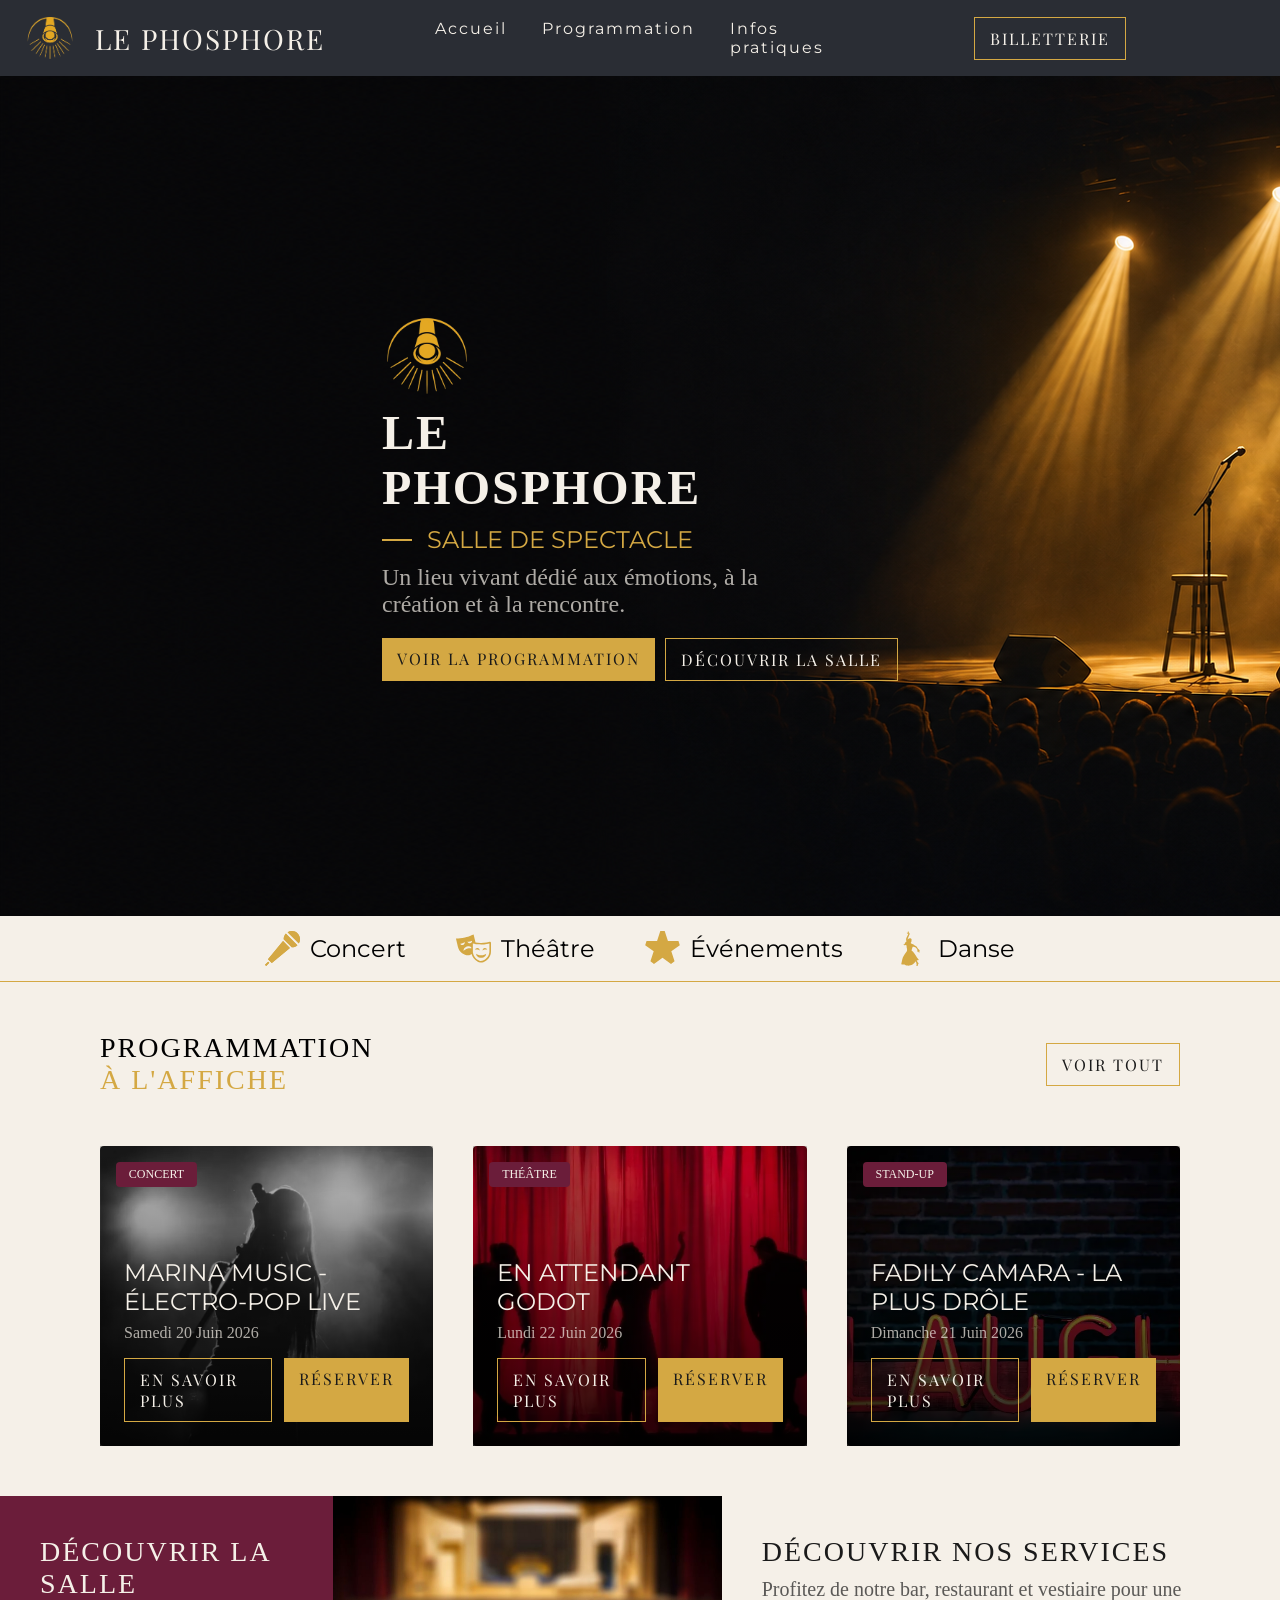
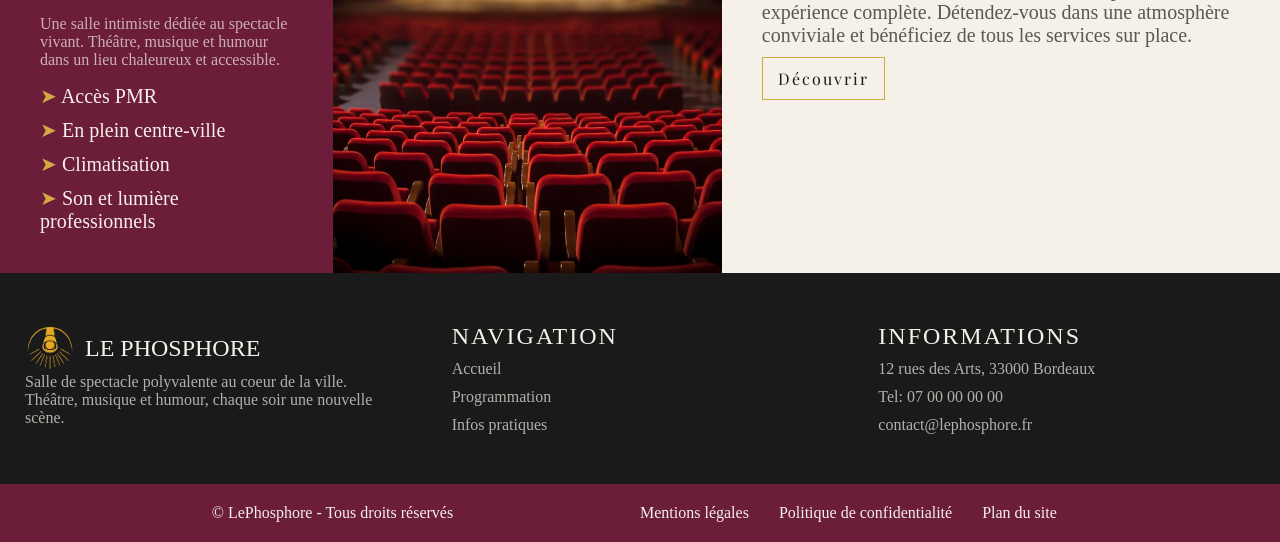
==== index.html @ f087fb6d "feat(home): create static home page" ====
<!DOCTYPE html>
<html lang="en">
<head>
    <meta charset="UTF-8">
    <meta name="viewport" content="width=device-width, initial-scale=1.0">
    <link rel="stylesheet" href="./assets/css/main.min.css">
    <title>Document</title>
</head>
<body>
    <header>
        <nav class="navbar">
            <div class="navbar__slogan">
                <img src="./assets/images/logo.png" alt="Logo du site">
                <h2>LE PHOSPHORE</h2>
            </div>
            <div class="navbar__menulist">
                <ul>
                    <li>Accueil</li>
                    <li>Programmation</li>
                    <li>Infos pratiques</li>
                </ul>
            </div>
            <div class="navbar__cta">
                <button class="button--secondary">
                    BILLETTERIE
                </button>
            </div>
        </nav>
    </header>
    <main>
        <section class="hero">
            <div class="hero__content">
                <div class="hero__content__title">
                    <img src="./assets/images/logo.png" alt="Logo du site" />
                    <h1>LE <br>PHOSPHORE</h1>
                </div>
                <div class="hero__content__subtitle">
                    <span class="spacer"></span>
                    <span>SALLE DE SPECTACLE</span>
                </div>
                <p class="hero__content__description">Un lieu vivant dédié aux émotions, à la création et à la rencontre.</p>
                <div class="hero__content__tabs">
                    <a class="button--primary" href="">VOIR LA PROGRAMMATION</a>
                    <a class="button--secondary" href="">DÉCOUVRIR LA SALLE</a>
                </div>
            </div>
        </section>
        <section class="event-brand">
            <div class="event-brand__col">
                <img src="./assets/images/icons/microphone.svg" alt="Icon d'un micro">
                <h3>Concert</h3>
            </div>
            <div class="event-brand__col">
                <img src="./assets/images/icons/mask.svg" alt="Icon d'un micro">
                <h3>Théâtre</h3>
            </div>
            <div class="event-brand__col">
                <img src="./assets/images/icons/star.svg" alt="Icon d'un micro">
                <h3>Événements</h3>
            </div>
            <div class="event-brand__col">
                <img src="./assets/images/icons/dance.svg" alt="Icon d'un micro">
                <h3>Danse</h3>
            </div>
        </section>
        <section class="top-programmation">
            <div class="top-programmation__header">
                <h2>PROGRAMMATION<br><span>À L'AFFICHE</span></h2>
                <a class="button--secondary" href="">VOIR TOUT</a>
            </div>
            <div class="top-programmation__cardlist">
            </div>
        </section>
        <section class="about">
            <div class="about__room">
                <div class="about__room-content">
                    <h2 class="about__room-title">Découvrir la salle</h2>
                    <p class="about__room-text">
                        Une salle intimiste dédiée au spectacle vivant. Théâtre, musique et humour dans un lieu chaleureux et accessible.
                    </p>
                    <ul class="about__room-list">
                        <li class="about__room-item">Accès PMR</li>
                        <li class="about__room-item">En plein centre-ville</li>
                        <li class="about__room-item">Climatisation</li>
                        <li class="about__room-item">Son et lumière professionnels</li>
                    </ul>
                </div>
                <div class="about__room-image">
                    <img src="/assets/images/salle-spectacle.webp" alt="Vue de la salle de théâtre et de ses fauteuils rouges">
                </div>
            </div>
            <div class="about__services">
                <h2 class="about__services-title">Découvrir nos services</h2>
                <p class="about__services-text">
                    Profitez de notre bar, restaurant et vestiaire pour une expérience complète. Détendez-vous dans une atmosphère conviviale et bénéficiez de tous les services sur place.
                </p>
                <a href="" class="button--secondary">Découvrir</a>
            </div>
        </section>
    </main>
    <footer class="footer">
        <div class="footer__header">
            <div class="footer__header__phosphore">
                <div>
                    <img src="./assets/images/logo.png" alt="Logo du site" />
                    <span>LE PHOSPHORE</span>
                </div>
                <p>Salle de spectacle polyvalente au coeur de la ville. Théâtre, musique et humour, chaque soir une nouvelle scène.</p>
            </div>
            <div class="footer__header__nav">
                <span class="footer__header__nav-title">NAVIGATION</span>
                <ul>
                    <li>Accueil</li>
                    <li>Programmation</li>
                    <li>Infos pratiques</li>
                </ul>
            </div>
            <div class="footer__header__infos">
                <span class="footer__header__infos-title">INFORMATIONS</span>
                <ul>
                    <li>12 rues des Arts, 33000 Bordeaux</li>
                    <li>Tel: 07 00 00 00 00</li>
                    <li>contact@lephosphore.fr</li>
                </ul>
            </div>
        </div>
        <div class="footer__bottom">
            <div class="footer__bottom__copyright">
                <span>© LePhosphore - Tous droits réservés</span>
            </div>
            <div class="footer__bottom__legal">
                <ul>
                    <li>Mentions légales</li>
                    <li>Politique de confidentialité</li>
                    <li>Plan du site</li>
                </ul>
            </div>
        </div>
    </footer>
    <script src="./assets/js/top-programmation.js"></script>
</body>
</html>
---- assets/css/main.min.css ----
﻿*{margin:0;padding:0}h1{text-align:start;font-size:48px;letter-spacing:2px}h2{font-size:28px;font-weight:normal;letter-spacing:2px}h3{font-family:"Montserrat";font-size:24px;font-weight:normal}p{font-size:24px;opacity:70%}@font-face{font-family:"Playfair Display";src:url("../fonts/PlayfairDisplay.ttf") format("truetype");font-weight:400 900;font-style:normal}@font-face{font-family:"Montserrat";src:url("../fonts/Montserrat.ttf") format("truetype");font-weight:400 900;font-style:normal}.button--secondary{background:none;color:#f5f0e8;text-decoration:none;font-family:"Playfair Display";font-size:16px;border:1px solid #d4a843;letter-spacing:2px;padding:10px 15px}.button--primary{background-color:#d4a843;color:#1a1a1a;text-decoration:none;font-family:"Playfair Display";font-size:16px;letter-spacing:2px;padding:10px 15px}.navbar{height:56px;background-color:#2a2d34;display:flex;padding:10px 25px 10px 25px;color:#f5f0e8;font-family:"Playfair Display";letter-spacing:2px;align-items:center}.navbar__slogan{flex:1}.navbar__slogan img{width:50px;height:50px}.navbar__slogan{display:flex;align-items:center;gap:20px}.navbar__menulist{flex:1}.navbar__menulist ul{gap:35px;display:flex;list-style:none}.navbar__menulist ul li{font-family:"Montserrat"}.navbar__cta{display:flex;flex:1;justify-content:center}.hero{color:#f5f0e8;background-image:url("../images/background-cover.webp");height:calc(100vh - 60px);display:flex;justify-content:center}.hero__content{display:flex;flex-direction:column;gap:10px;align-items:flex-start;justify-content:center}.hero__content__title img{width:90px;height:90px}.hero__content__subtitle{text-align:start;font-family:"Montserrat";color:#d4a843;font-size:24px;display:flex;align-items:center;gap:15px}.hero__content__subtitle .spacer{width:30px;height:2px;background:#d4a843;flex-shrink:0}.hero__content__description{opacity:70%;width:400px}.hero__content__tabs{margin-top:10px;display:flex;gap:10px}.footer__header{background-color:#1a1a1a;padding:50px 25px;display:flex;gap:50px}.footer__header__phosphore,.footer__header__nav,.footer__header__infos{flex:1}.footer__header__phosphore>div{display:flex;align-items:center;gap:10px;color:#f5f0e8}.footer__header__phosphore span{font-size:24px}.footer__header__phosphore img{width:50px;height:50px}.footer__header__phosphore p{color:#f5f0e8;font-size:16px}.footer__header__nav-title,.footer__header__infos-title{font-size:24px;letter-spacing:2px;color:#f5f0e8;display:block;margin-bottom:10px}.footer__header__nav ul,.footer__header__infos ul{display:flex;flex-direction:column;gap:10px;list-style:none}.footer__header__nav ul li,.footer__header__infos ul li{color:#f5f0e8;opacity:70%}.footer__bottom{padding:20px 25px;background-color:#6b1d3a;display:flex;color:#f5f0e8}.footer__bottom__copyright{flex:1;text-align:center}.footer__bottom__legal{flex:1}.footer__bottom__legal ul{display:flex;gap:30px;list-style:none}.event-brand{background:#f5f0e8;display:flex;align-items:center;justify-content:center;border-bottom:1px solid #d4a843}.event-brand__col{display:flex;gap:10px;padding:15px 25px;align-items:center;justify-content:center}.event-brand__col img{width:35px;height:35px}.top-programmation{background:#f5f0e8;padding:50px 100px}.top-programmation__header{display:flex;justify-content:space-between;align-items:center}.top-programmation__header span{color:#d4a843}.top-programmation a{color:#1a1a1a !important}.top-programmation__cardlist{display:flex;margin-top:50px;gap:2.5rem}.top-programmation__card{position:relative;flex:1;width:400px;height:300px;border-radius:4px;background-size:cover;background-position:center;display:flex;flex-direction:column;justify-content:space-between}.top-programmation__card::before{content:"";position:absolute;inset:0;background:linear-gradient(to top, rgba(0, 0, 0, 0.85), rgba(0, 0, 0, 0.2));z-index:1}.top-programmation__card-tag{position:relative;z-index:2;align-self:flex-start;margin:1rem;padding:.3rem .8rem;font-size:.75rem;text-transform:uppercase;border-radius:4px;color:#f5f0e8;background-color:#6b1d3a}.top-programmation__card-content{position:relative;z-index:2;padding:1.5rem}.top-programmation__card-title{color:#f5f0e8;margin-bottom:.5rem}.top-programmation__card-date{color:#f5f0e8;font-size:1rem;opacity:70%;margin-bottom:1rem}.top-programmation__card-actions{display:flex;gap:.75rem}.top-programmation__card-actions .button--secondary{color:#f5f0e8 !important}.about{display:flex}.about__room{display:flex;background-color:#6b1d3a;color:#f5f0e8}.about__room-content{flex:0 0 35%;padding:40px}.about__room-title{letter-spacing:2px;text-transform:uppercase}.about__room-text{padding-top:15px;font-size:16px}.about__room-list{display:flex;flex-direction:column;list-style:none;gap:10px;padding-top:15px}.about__room-item{font-size:20px}.about__room-item::before{content:"➤ ";color:#d4a843}.about__room-image{flex:1}.about__room-image img{width:100%;height:100%;object-fit:cover}.about__services{display:flex;flex-direction:column;background-color:#f5f0e8;color:#1a1a1a;padding:40px;gap:10px}.about__services-title{text-transform:uppercase}.about__services-text{font-size:20px}.about__services a{color:#1a1a1a;align-self:flex-start}
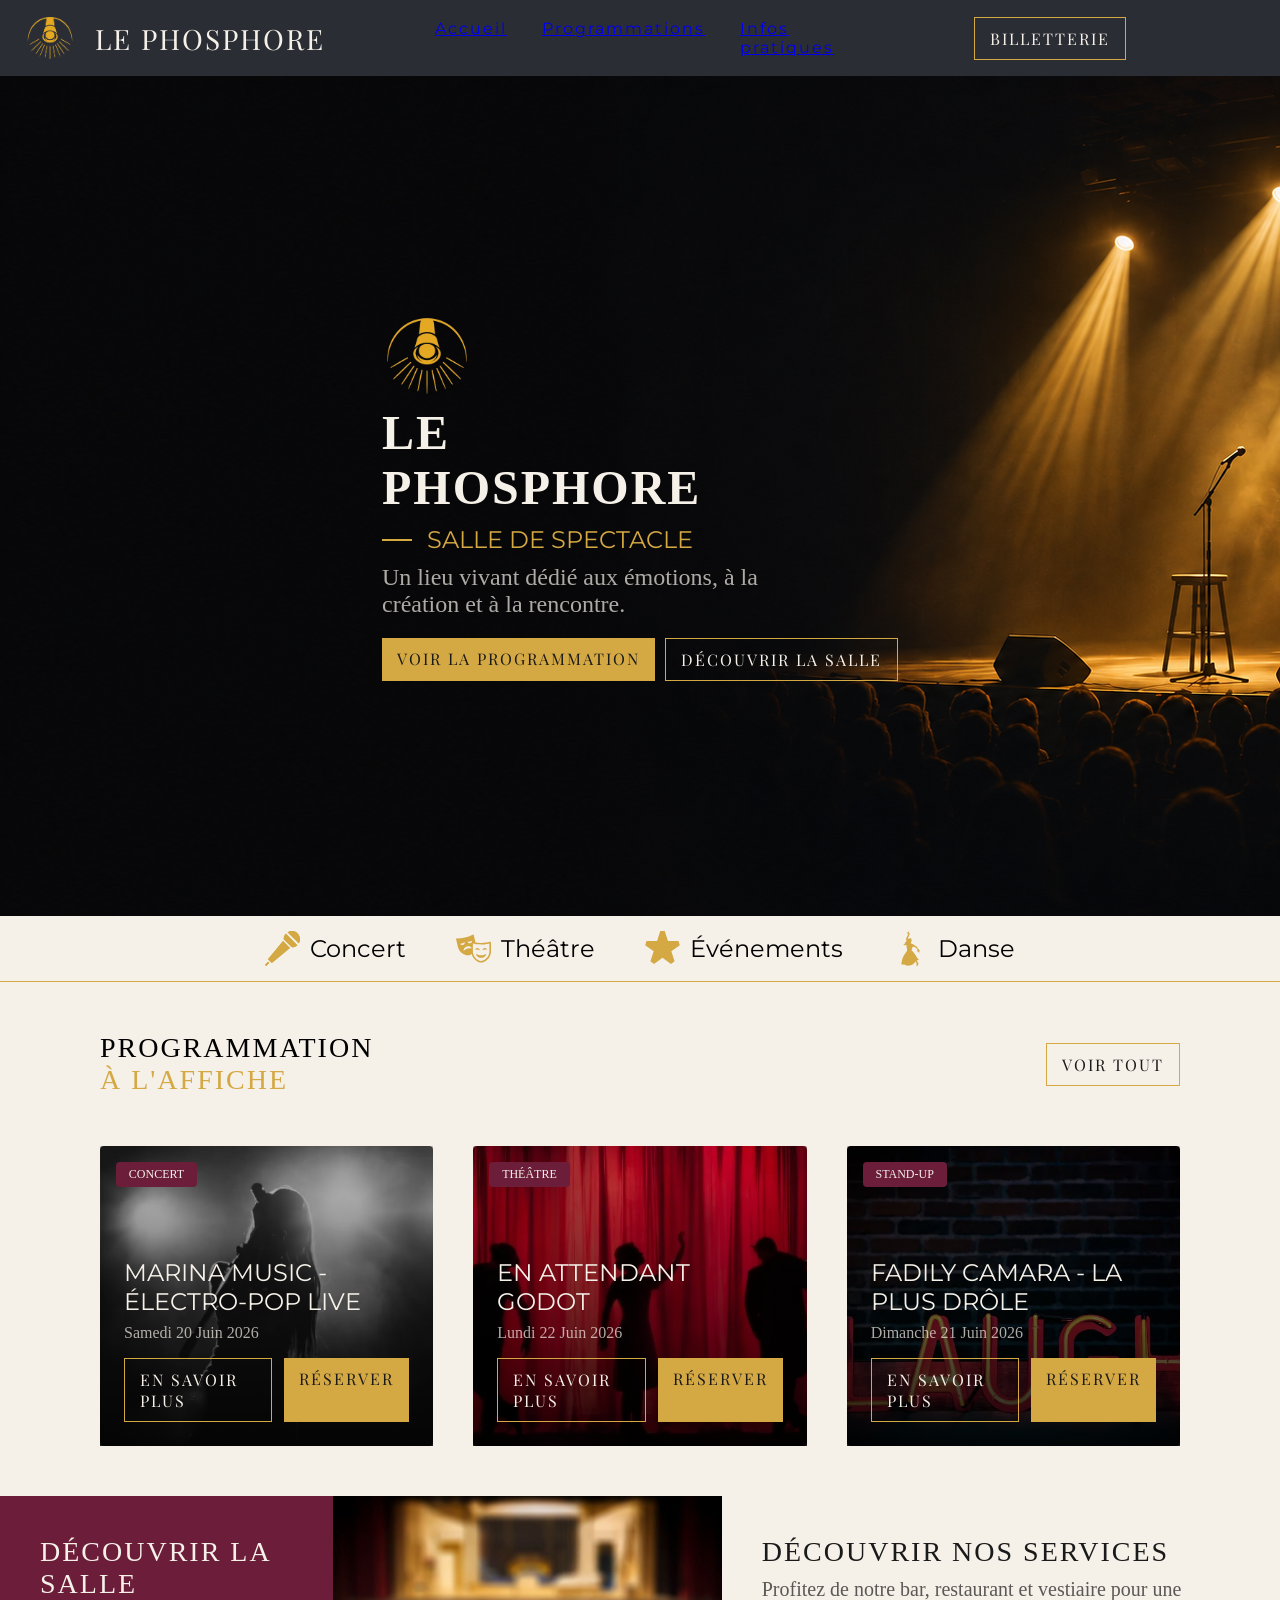
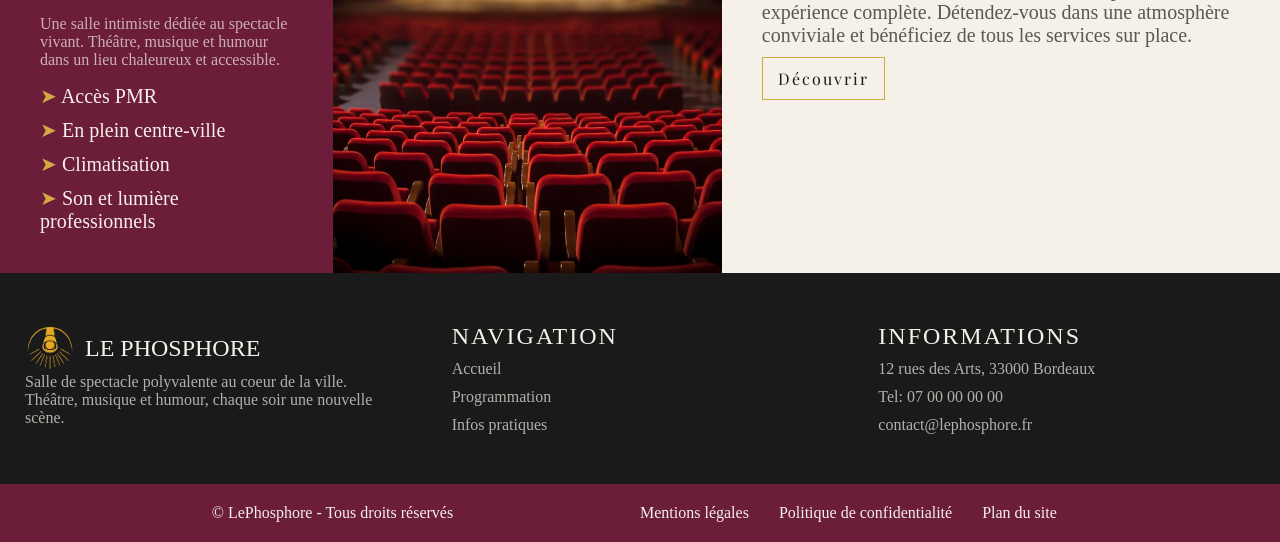
==== commit 39779e54: "feat(home): edit nav list item" ====
--- a/index.html
+++ b/index.html
@@ -15,9 +15,9 @@
             </div>
             <div class="navbar__menulist">
                 <ul>
-                    <li>Accueil</li>
-                    <li>Programmation</li>
-                    <li>Infos pratiques</li>
+                    <li><a href="/">Accueil</a></li>
+                    <li><a href="/programmation.html">Programmations</a></li>
+                    <li><a href="/">Infos pratiques</a></li>
                 </ul>
             </div>
             <div class="navbar__cta">
@@ -66,7 +66,7 @@
         <section class="top-programmation">
             <div class="top-programmation__header">
                 <h2>PROGRAMMATION<br><span>À L'AFFICHE</span></h2>
-                <a class="button--secondary" href="">VOIR TOUT</a>
+                <a class="button--secondary" href="/programmation.html">VOIR TOUT</a>
             </div>
             <div class="top-programmation__cardlist">
             </div>
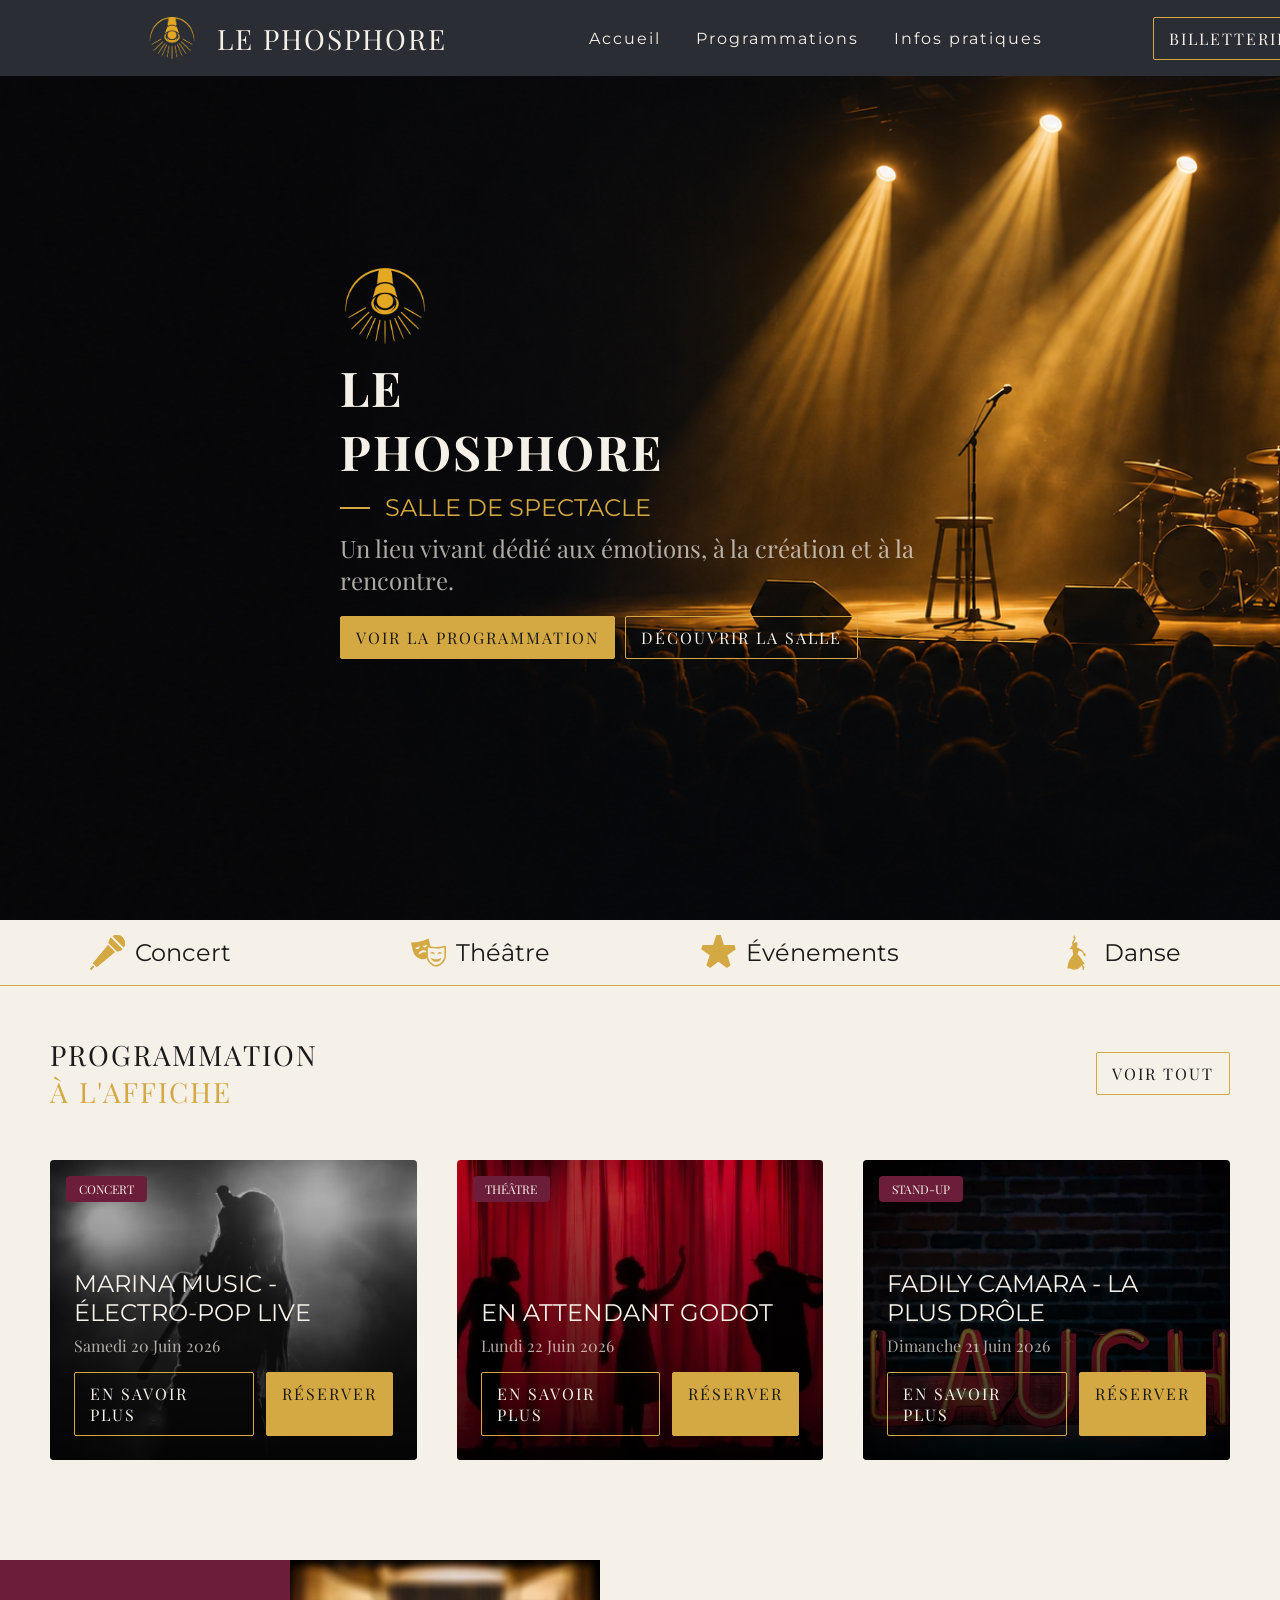
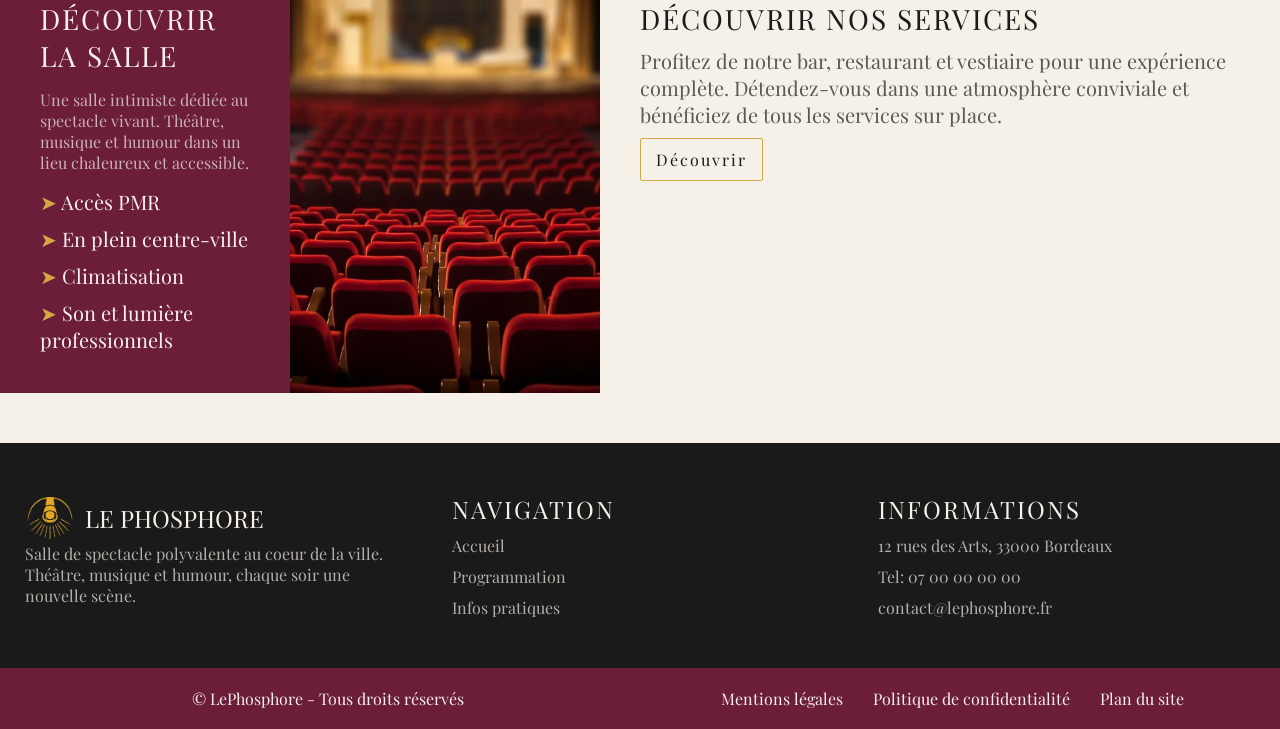
==== commit 2220e577: "feat(add): all responsive page + responsive navbar" ====
--- a/index.html
+++ b/index.html
@@ -4,7 +4,7 @@
     <meta charset="UTF-8">
     <meta name="viewport" content="width=device-width, initial-scale=1.0">
     <link rel="stylesheet" href="./assets/css/main.min.css">
-    <title>Document</title>
+    <title>LE PHOSPHORE - Salle de Spectacle</title>
 </head>
 <body>
     <header>
@@ -17,7 +17,11 @@
                 <ul>
                     <li><a href="/">Accueil</a></li>
                     <li><a href="/programmation.html">Programmations</a></li>
-                    <li><a href="/">Infos pratiques</a></li>
+                    <li><a href="/infos-pratiques.html">Infos pratiques</a></li>
+
+                    <li class="navbar__mobile-cta">
+                        <a href="#" class="button--secondary">BILLETTERIE</a>
+                    </li>
                 </ul>
             </div>
             <div class="navbar__cta">
@@ -25,6 +29,11 @@
                     BILLETTERIE
                 </button>
             </div>
+            <button class="navbar__burger" aria-label="Menu">
+                <span></span>
+                <span></span>
+                <span></span>
+            </button>
         </nav>
     </header>
     <main>
@@ -94,7 +103,7 @@
                 <p class="about__services-text">
                     Profitez de notre bar, restaurant et vestiaire pour une expérience complète. Détendez-vous dans une atmosphère conviviale et bénéficiez de tous les services sur place.
                 </p>
-                <a href="" class="button--secondary">Découvrir</a>
+                <a href="/infos-pratiques.html" class="button--secondary">Découvrir</a>
             </div>
         </section>
     </main>
@@ -137,6 +146,7 @@
             </div>
         </div>
     </footer>
+    <script src="./assets/js/navbar.js"></script>
     <script src="./assets/js/top-programmation.js"></script>
 </body>
 </html>
--- a/assets/css/main.min.css
+++ b/assets/css/main.min.css
@@ -1 +1 @@
-﻿*{margin:0;padding:0}h1{text-align:start;font-size:48px;letter-spacing:2px}h2{font-size:28px;font-weight:normal;letter-spacing:2px}h3{font-family:"Montserrat";font-size:24px;font-weight:normal}p{font-size:24px;opacity:70%}@font-face{font-family:"Playfair Display";src:url("../fonts/PlayfairDisplay.ttf") format("truetype");font-weight:400 900;font-style:normal}@font-face{font-family:"Montserrat";src:url("../fonts/Montserrat.ttf") format("truetype");font-weight:400 900;font-style:normal}.button--secondary{background:none;color:#f5f0e8;text-decoration:none;font-family:"Playfair Display";font-size:16px;border:1px solid #d4a843;letter-spacing:2px;padding:10px 15px}.button--primary{background-color:#d4a843;color:#1a1a1a;text-decoration:none;font-family:"Playfair Display";font-size:16px;letter-spacing:2px;padding:10px 15px}.navbar{height:56px;background-color:#2a2d34;display:flex;padding:10px 25px 10px 25px;color:#f5f0e8;font-family:"Playfair Display";letter-spacing:2px;align-items:center}.navbar__slogan{flex:1}.navbar__slogan img{width:50px;height:50px}.navbar__slogan{display:flex;align-items:center;gap:20px}.navbar__menulist{flex:1}.navbar__menulist ul{gap:35px;display:flex;list-style:none}.navbar__menulist ul li{font-family:"Montserrat"}.navbar__cta{display:flex;flex:1;justify-content:center}.hero{color:#f5f0e8;background-image:url("../images/background-cover.webp");height:calc(100vh - 60px);display:flex;justify-content:center}.hero__content{display:flex;flex-direction:column;gap:10px;align-items:flex-start;justify-content:center}.hero__content__title img{width:90px;height:90px}.hero__content__subtitle{text-align:start;font-family:"Montserrat";color:#d4a843;font-size:24px;display:flex;align-items:center;gap:15px}.hero__content__subtitle .spacer{width:30px;height:2px;background:#d4a843;flex-shrink:0}.hero__content__description{opacity:70%;width:400px}.hero__content__tabs{margin-top:10px;display:flex;gap:10px}.footer__header{background-color:#1a1a1a;padding:50px 25px;display:flex;gap:50px}.footer__header__phosphore,.footer__header__nav,.footer__header__infos{flex:1}.footer__header__phosphore>div{display:flex;align-items:center;gap:10px;color:#f5f0e8}.footer__header__phosphore span{font-size:24px}.footer__header__phosphore img{width:50px;height:50px}.footer__header__phosphore p{color:#f5f0e8;font-size:16px}.footer__header__nav-title,.footer__header__infos-title{font-size:24px;letter-spacing:2px;color:#f5f0e8;display:block;margin-bottom:10px}.footer__header__nav ul,.footer__header__infos ul{display:flex;flex-direction:column;gap:10px;list-style:none}.footer__header__nav ul li,.footer__header__infos ul li{color:#f5f0e8;opacity:70%}.footer__bottom{padding:20px 25px;background-color:#6b1d3a;display:flex;color:#f5f0e8}.footer__bottom__copyright{flex:1;text-align:center}.footer__bottom__legal{flex:1}.footer__bottom__legal ul{display:flex;gap:30px;list-style:none}.event-brand{background:#f5f0e8;display:flex;align-items:center;justify-content:center;border-bottom:1px solid #d4a843}.event-brand__col{display:flex;gap:10px;padding:15px 25px;align-items:center;justify-content:center}.event-brand__col img{width:35px;height:35px}.top-programmation{background:#f5f0e8;padding:50px 100px}.top-programmation__header{display:flex;justify-content:space-between;align-items:center}.top-programmation__header span{color:#d4a843}.top-programmation a{color:#1a1a1a !important}.top-programmation__cardlist{display:flex;margin-top:50px;gap:2.5rem}.top-programmation__card{position:relative;flex:1;width:400px;height:300px;border-radius:4px;background-size:cover;background-position:center;display:flex;flex-direction:column;justify-content:space-between}.top-programmation__card::before{content:"";position:absolute;inset:0;background:linear-gradient(to top, rgba(0, 0, 0, 0.85), rgba(0, 0, 0, 0.2));z-index:1}.top-programmation__card-tag{position:relative;z-index:2;align-self:flex-start;margin:1rem;padding:.3rem .8rem;font-size:.75rem;text-transform:uppercase;border-radius:4px;color:#f5f0e8;background-color:#6b1d3a}.top-programmation__card-content{position:relative;z-index:2;padding:1.5rem}.top-programmation__card-title{color:#f5f0e8;margin-bottom:.5rem}.top-programmation__card-date{color:#f5f0e8;font-size:1rem;opacity:70%;margin-bottom:1rem}.top-programmation__card-actions{display:flex;gap:.75rem}.top-programmation__card-actions .button--secondary{color:#f5f0e8 !important}.about{display:flex}.about__room{display:flex;background-color:#6b1d3a;color:#f5f0e8}.about__room-content{flex:0 0 35%;padding:40px}.about__room-title{letter-spacing:2px;text-transform:uppercase}.about__room-text{padding-top:15px;font-size:16px}.about__room-list{display:flex;flex-direction:column;list-style:none;gap:10px;padding-top:15px}.about__room-item{font-size:20px}.about__room-item::before{content:"➤ ";color:#d4a843}.about__room-image{flex:1}.about__room-image img{width:100%;height:100%;object-fit:cover}.about__services{display:flex;flex-direction:column;background-color:#f5f0e8;color:#1a1a1a;padding:40px;gap:10px}.about__services-title{text-transform:uppercase}.about__services-text{font-size:20px}.about__services a{color:#1a1a1a;align-self:flex-start}+﻿*{margin:0;padding:0}h1{text-align:start;font-size:48px;letter-spacing:2px}@media(max-width: 768px){h1{font-size:36px}}@media(max-width: 576px){h1{font-size:28px}}h2{font-size:28px;font-weight:normal;letter-spacing:2px}@media(max-width: 768px){h2{font-size:24px}}@media(max-width: 576px){h2{font-size:20px}}h3{font-family:"Montserrat";font-size:24px;font-weight:normal}@media(max-width: 768px){h3{font-size:20px}}@media(max-width: 576px){h3{font-size:18px}}p{font-size:24px;opacity:70%}@media(max-width: 768px){p{font-size:18px}}@media(max-width: 576px){p{font-size:16px}}@font-face{font-family:"Playfair Display";src:url("../fonts/PlayfairDisplay.ttf") format("truetype");font-weight:400 900;font-style:normal}@font-face{font-family:"Montserrat";src:url("../fonts/Montserrat.ttf") format("truetype");font-weight:400 900;font-style:normal}.button--secondary{text-decoration:none;font-family:"Playfair Display";font-size:16px;letter-spacing:2px;padding:10px 15px;border-radius:2px;cursor:pointer;transition:all .3s ease}@media(max-width: 576px){.button--secondary{font-size:14px;padding:8px 12px}}.button--secondary{background:none;color:#f5f0e8;border:1px solid #d4a843}.button--secondary:hover{background-color:#d4a843;color:#1a1a1a}.button--primary{text-decoration:none;font-family:"Playfair Display";font-size:16px;letter-spacing:2px;padding:10px 15px;border-radius:2px;cursor:pointer;transition:all .3s ease}@media(max-width: 576px){.button--primary{font-size:14px;padding:8px 12px}}.button--primary{background-color:#d4a843;color:#1a1a1a;border:1px solid #d4a843}.button--primary:hover{background-color:rgb(185.5584415584,142.1298701299,42.4415584416)}input{border:1px solid #d4a843;padding:10px 15px;font-size:16px;color:#1a1a1a;font-family:"Playfair Display";letter-spacing:2px;border-radius:4px;transition:border-color .3s ease}@media(max-width: 576px){input{font-size:14px;padding:8px 12px}}input:focus{border:1px solid #d4a843;outline:none;box-shadow:0 0 0 2px rgba(212,168,67,.2)}.navbar{width:100%;height:56px;background-color:#2a2d34;display:flex;padding:10px 25px;color:#f5f0e8;font-family:"Playfair Display";letter-spacing:2px;align-items:center;gap:20px;position:fixed;z-index:1000}@media(max-width: 768px){.navbar{flex-wrap:wrap;padding:10px 15px;gap:0}}.navbar__slogan{flex:1;display:flex;align-items:center;justify-content:center;gap:20px}@media(max-width: 768px){.navbar__slogan{flex:none}}.navbar__slogan img{width:50px;height:50px}.navbar__menulist{flex:1}@media(max-width: 768px){.navbar__menulist{position:fixed;top:56px;left:-100%;width:100%;height:calc(100vh - 56px);background-color:#2a2d34;flex-direction:column;padding:30px 20px;box-sizing:border-box;gap:20px;transition:left .3s ease;z-index:999;overflow-y:auto}.navbar__menulist--active{left:0}}.navbar__menulist ul{gap:35px;display:flex;list-style:none}@media(max-width: 992px){.navbar__menulist ul{gap:20px}}@media(max-width: 768px){.navbar__menulist ul{flex-direction:column;gap:15px}}.navbar__menulist ul li{font-family:"Montserrat"}.navbar__menulist ul li a{color:#f5f0e8;text-decoration:none;transition:color .3s ease;font-size:16px}@media(max-width: 768px){.navbar__menulist ul li a{font-size:18px}}.navbar__menulist ul li a:hover{color:#d4a843}.navbar__mobile-cta{display:none}@media(max-width: 768px){.navbar__mobile-cta{display:flex}}.navbar__cta{display:flex}@media(max-width: 768px){.navbar__cta{display:none}}.navbar__burger{display:none;flex-direction:column;background:none;border:none;cursor:pointer;gap:6px;padding:8px;margin-left:auto}@media(max-width: 768px){.navbar__burger{display:flex;order:2}}.navbar__burger span{width:25px;height:2px;background-color:#f5f0e8;transition:all .3s ease;transform-origin:center}.navbar__burger--active span:nth-child(1){transform:rotate(45deg) translateY(10px)}.navbar__burger--active span:nth-child(2){opacity:0}.navbar__burger--active span:nth-child(3){transform:rotate(-45deg) translateY(-10px)}.hero{color:#f5f0e8;background-image:url("../images/background-cover.webp");background-size:cover;background-position:center;height:calc(100vh - 60px);display:flex;justify-content:center;align-items:center;padding:40px 20px}@media(max-width: 992px){.hero{height:600px}}@media(max-width: 768px){.hero{height:500px;padding:30px 20px}}@media(max-width: 576px){.hero{height:400px;padding:20px 15px}}.hero__content{display:flex;flex-direction:column;gap:10px;align-items:flex-start;justify-content:center;max-width:600px}@media(max-width: 768px){.hero__content{max-width:100%}}@media(max-width: 576px){.hero__content__title{display:flex;flex-direction:column;align-items:center;text-align:center;width:100%}}.hero__content__title img{width:90px;height:90px}@media(max-width: 768px){.hero__content__title img{width:70px;height:70px}}@media(max-width: 576px){.hero__content__title img{width:50px;height:50px}}.hero__content__subtitle{text-align:start;font-family:"Montserrat";color:#d4a843;font-size:24px;display:flex;align-items:center;gap:15px}@media(max-width: 576px){.hero__content__subtitle{justify-content:center;width:100%;font-size:18px;gap:10px}}.hero__content__subtitle .spacer{width:30px;height:2px;background:#d4a843;flex-shrink:0}@media(max-width: 576px){.hero__content__subtitle .spacer{width:20px}}.hero__content__description{opacity:70%}@media(max-width: 768px){.hero__content__description{max-width:100%}}@media(max-width: 576px){.hero__content__description{text-align:center;width:100%;font-size:16px}}.hero__content__tabs{margin-top:10px;display:flex;gap:10px}@media(max-width: 768px){.hero__content__tabs{flex-wrap:wrap}}@media(max-width: 576px){.hero__content__tabs{flex-direction:column;width:100%}.hero__content__tabs a{width:100%;text-align:center}}.hero--center{height:450px}@media(max-width: 768px){.hero--center{height:350px}}@media(max-width: 576px){.hero--center{height:300px}}.hero--center .hero__content{align-items:center;text-align:center}.hero--center .hero__content .hero__content__subtitle{justify-content:center}.footer__header{background-color:#1a1a1a;padding:50px 25px;display:flex;gap:50px}@media(max-width: 992px){.footer__header{gap:30px;padding:40px 20px}}@media(max-width: 768px){.footer__header{flex-direction:column;gap:30px;padding:30px 20px}}.footer__header__phosphore,.footer__header__nav,.footer__header__infos{flex:1}.footer__header__phosphore>div{display:flex;align-items:center;gap:10px;color:#f5f0e8}.footer__header__phosphore span{font-size:24px}@media(max-width: 576px){.footer__header__phosphore span{font-size:18px}}.footer__header__phosphore img{width:50px;height:50px}@media(max-width: 576px){.footer__header__phosphore img{width:40px;height:40px}}.footer__header__phosphore p{color:#f5f0e8;font-size:16px}@media(max-width: 576px){.footer__header__phosphore p{font-size:14px}}.footer__header__nav-title,.footer__header__infos-title{font-size:24px;letter-spacing:2px;color:#f5f0e8;display:block;margin-bottom:10px}@media(max-width: 576px){.footer__header__nav-title,.footer__header__infos-title{font-size:18px}}.footer__header__nav ul,.footer__header__infos ul{display:flex;flex-direction:column;gap:10px;list-style:none}.footer__header__nav ul li,.footer__header__infos ul li{color:#f5f0e8;opacity:70%;transition:opacity .3s ease}.footer__header__nav ul li:hover,.footer__header__infos ul li:hover{opacity:100%}.footer__bottom{padding:20px 25px;background-color:#6b1d3a;display:flex;color:#f5f0e8;gap:20px;align-items:center}@media(max-width: 768px){.footer__bottom{flex-direction:column;padding:20px;gap:15px}}.footer__bottom__copyright{flex:1;text-align:center}.footer__bottom__legal{flex:1}.footer__bottom__legal ul{display:flex;gap:30px;list-style:none;justify-content:center}@media(max-width: 768px){.footer__bottom__legal ul{flex-wrap:wrap;gap:15px}}.footer__bottom__legal ul li{cursor:pointer;transition:opacity .3s ease}.footer__bottom__legal ul li:hover{opacity:80%}.event-brand{background:#f5f0e8;display:flex;align-items:center;justify-content:center;border-bottom:1px solid #d4a843;flex-wrap:wrap}@media(max-width: 768px){.event-brand{flex-direction:column}}.event-brand__col{display:flex;gap:10px;padding:15px 25px;align-items:center;justify-content:center;flex:1;min-width:150px}@media(max-width: 768px){.event-brand__col{flex:1 1 50%}}@media(max-width: 576px){.event-brand__col{flex:1 1 100%}}.event-brand__col img{width:35px;height:35px}.top-programmation{background:#f5f0e8;padding:50px}@media(max-width: 992px){.top-programmation{padding:40px}}@media(max-width: 768px){.top-programmation{padding:30px}}@media(max-width: 576px){.top-programmation{padding:20px}}.top-programmation__header{display:flex;justify-content:space-between;align-items:center;margin-bottom:50px;gap:20px}@media(max-width: 768px){.top-programmation__header{flex-direction:column;align-items:flex-start}}@media(max-width: 576px){.top-programmation__header{align-items:stretch}.top-programmation__header a{width:100%;text-align:center}}.top-programmation__header span{color:#d4a843}.top-programmation a{color:#1a1a1a !important}.top-programmation__cardlist{display:flex;gap:2.5rem;flex-wrap:wrap}@media(max-width: 992px){.top-programmation__cardlist{gap:2rem}}@media(max-width: 768px){.top-programmation__cardlist{flex-direction:column;gap:1.5rem}}.top-programmation__card{position:relative;height:300px;border-radius:4px;overflow:hidden;background-size:cover;background-position:center;display:flex;flex-direction:column;justify-content:space-between}@media(max-width: 576px){.top-programmation__card{height:260px}}.top-programmation__card{flex:1;min-width:300px}@media(max-width: 768px){.top-programmation__card{min-width:100%}}.top-programmation__card::before{content:"";position:absolute;inset:0;background:linear-gradient(to top, rgba(0, 0, 0, 0.85), rgba(0, 0, 0, 0.2));z-index:1}.top-programmation__card-tag{position:relative;z-index:2;align-self:flex-start;margin:1rem;padding:.3rem .8rem;font-size:.75rem;text-transform:uppercase;border-radius:4px;color:#f5f0e8;background-color:#6b1d3a}.top-programmation__card-content{position:relative;z-index:2;padding:1.5rem}.top-programmation__card-title{color:#f5f0e8;margin-bottom:.5rem}.top-programmation__card-date{color:#f5f0e8;font-size:1rem;opacity:70%;margin-bottom:1rem}.top-programmation__card-actions{display:flex;gap:.75rem}@media(max-width: 576px){.top-programmation__card-actions{flex-direction:column}.top-programmation__card-actions a{width:100%;text-align:center}}.top-programmation__card-actions .button--secondary{color:#f5f0e8 !important}.about{background-color:#f5f0e8;display:flex;flex-wrap:wrap;padding:50px 0}@media(max-width: 768px){.about{flex-direction:column;padding:30px 0}}.about__room{display:flex;background-color:#6b1d3a;color:#f5f0e8;flex:1}@media(max-width: 768px){.about__room{flex-direction:column}}.about__room-content{flex:0 0 35%;padding:40px}@media(max-width: 768px){.about__room-content{flex:0 0 100%}}@media(max-width: 576px){.about__room-content{padding:30px 20px}}.about__room-title{letter-spacing:2px;text-transform:uppercase}.about__room-text{padding-top:15px;font-size:16px}@media(max-width: 576px){.about__room-text{font-size:14px}}.about__room-list{display:flex;flex-direction:column;list-style:none;gap:10px;padding-top:15px}.about__room-item{font-size:20px}@media(max-width: 576px){.about__room-item{font-size:16px}}.about__room-item::before{content:"➤ ";color:#d4a843}.about__room-image{flex:1;min-height:300px}@media(max-width: 768px){.about__room-image{min-height:250px}}.about__room-image img{width:100%;height:100%;object-fit:cover}.about__services{display:flex;flex-direction:column;color:#1a1a1a;padding:40px;gap:10px;flex:1}@media(max-width: 768px){.about__services{flex:1 1 100%}}@media(max-width: 576px){.about__services{padding:30px 20px}}.about__services-title{text-transform:uppercase}.about__services-text{font-size:20px}@media(max-width: 576px){.about__services-text{font-size:16px}}.about__services a{color:#1a1a1a;align-self:flex-start}@media(max-width: 576px){.about__services a{align-self:stretch;text-align:center}}.programmations{padding:50px}@media(max-width: 992px){.programmations{padding:40px}}@media(max-width: 768px){.programmations{padding:30px}}@media(max-width: 576px){.programmations{padding:20px}}.programmations__tabs{display:flex;justify-content:space-between;align-items:center;gap:1rem;margin-bottom:3rem}@media(max-width: 992px){.programmations__tabs{flex-direction:column;align-items:stretch}}@media(max-width: 576px){.programmations__tabs{gap:.75rem}}.programmations__tabs-button{display:flex;flex-wrap:wrap;gap:1rem}@media(max-width: 768px){.programmations__tabs-button{justify-content:center}}.programmations__tabs-button button{color:#1a1a1a;background:rgba(0,0,0,0)}.programmations__tabs-button button:hover{color:#d4a843}.programmations__tabs-input{display:flex;gap:1rem}@media(max-width: 992px){.programmations__tabs-input{width:100%}}@media(max-width: 576px){.programmations__tabs-input{flex-direction:column}}.programmations__tabs-input input{flex:1}@media(max-width: 576px){.programmations__tabs-input input{width:100%}}.programmations__cardlist{display:grid;grid-template-columns:repeat(4, 1fr);gap:2rem}@media(max-width: 992px){.programmations__cardlist{grid-template-columns:repeat(2, 1fr);gap:1.5rem}}@media(max-width: 768px){.programmations__cardlist{grid-template-columns:1fr;gap:1.5rem}}.programmations__card{position:relative;height:300px;border-radius:4px;overflow:hidden;background-size:cover;background-position:center;display:flex;flex-direction:column;justify-content:space-between}@media(max-width: 576px){.programmations__card{height:260px}}.programmations__card::before{content:"";position:absolute;inset:0;background:linear-gradient(to top, rgba(0, 0, 0, 0.85), rgba(0, 0, 0, 0.2));z-index:1}.programmations__card-tag{position:relative;z-index:2;align-self:flex-start;margin:1rem;padding:.3rem .8rem;font-size:.75rem;text-transform:uppercase;border-radius:4px;color:#f5f0e8;background-color:#6b1d3a}.programmations__card-content{position:relative;z-index:2;padding:1.5rem}.programmations__card-title{color:#f5f0e8;margin-bottom:.5rem}.programmations__card-date{color:#f5f0e8;opacity:.7;margin-bottom:1rem}@media(max-width: 576px){.programmations__card-date{font-size:.9rem}}.programmations__card-actions{display:flex;flex-wrap:wrap;gap:.75rem}@media(max-width: 576px){.programmations__card-actions{flex-direction:column}.programmations__card-actions a{width:100%;text-align:center}}.programmations__card-actions .button--secondary{color:#f5f0e8 !important}.services{padding:50px}@media(max-width: 992px){.services{padding:40px}}@media(max-width: 768px){.services{padding:30px}}@media(max-width: 576px){.services{padding:20px}}.services{background-color:#f5f0e8;text-align:center}.services__cardlist{padding-top:50px;display:grid;grid-template-columns:repeat(4, 1fr);gap:20px}@media(max-width: 992px){.services__cardlist{grid-template-columns:repeat(2, 1fr)}}@media(max-width: 768px){.services__cardlist{grid-template-columns:1fr;gap:15px}}.services__card{padding:20px;display:flex;flex-direction:column;justify-content:center;align-items:center;gap:20px;border:1px solid #1a1a1a;border-radius:4px;transition:all .3s ease}.services__card:hover{box-shadow:0 4px 12px rgba(26,26,26,.1)}@media(max-width: 576px){.services__card{padding:15px}}.services__card img{width:70px;height:70px}@media(max-width: 576px){.services__card img{width:50px;height:50px}}.services__card-title{text-transform:uppercase}.services__card-description{font-size:16px}@media(max-width: 576px){.services__card-description{font-size:14px}}.access{background-color:#f5f0e8;display:flex;flex-wrap:wrap;text-align:center;gap:50px;padding:50px}@media(max-width: 992px){.access{gap:40px;padding:40px}}@media(max-width: 768px){.access{flex-direction:column;gap:30px;padding:30px}}.access__content{padding:0 50px;flex:1;display:flex;flex-direction:column}@media(max-width: 992px){.access__content{padding:0 30px}}@media(max-width: 768px){.access__content{padding:0}}.access__content-item{padding-top:20px;display:flex;align-items:center;gap:15px}@media(max-width: 576px){.access__content-item{justify-content:center}}.access__content-item img{width:35px;height:35px;flex-shrink:0}.access__info-block{padding-top:20px}.access__info-block-title{text-align:start;display:flex;align-items:center;gap:10px}@media(max-width: 576px){.access__info-block-title{justify-content:center}}.access__info-block-title img{width:35px;height:35px;flex-shrink:0}.access__info-block-content{padding-top:15px;display:flex;flex-direction:column;gap:10px;text-align:start}@media(max-width: 576px){.access__info-block-content{text-align:center}}.access__map{flex:1;min-width:300px}@media(max-width: 768px){.access__map{min-width:100%}}.access__map iframe{width:100%;height:100%;min-height:350px;border-radius:8px}.access__tarifs{flex:1;min-width:250px}@media(max-width: 768px){.access__tarifs{min-width:100%;flex:1 1 100%}}.access__tarifs__list{display:flex;flex-direction:column;padding:30px 50px;gap:15px}@media(max-width: 768px){.access__tarifs__list{padding:30px}}@media(max-width: 576px){.access__tarifs__list{padding:20px}}.access__tarifs__item{display:flex;justify-content:space-between;align-items:center}.access__tarifs__item-label{letter-spacing:1px;font-family:"Montserrat"}.access__tarifs__item-price{color:#6b1d3a;font-weight:bold}.access__salle{flex-basis:100%;max-width:600px;margin:0 auto;border:1px solid #1a1a1a;padding:30px;border-radius:12px;position:relative}@media(max-width: 576px){.access__salle{padding:20px;max-width:100%}}.access__salle-scene{background:#d4a843;color:#2a2d34;text-align:center;padding:10px;font-weight:bold;letter-spacing:4px;border-radius:50% 50% 8px 8px;max-width:300px;margin:0 auto 30px}@media(max-width: 576px){.access__salle-scene{font-size:14px;letter-spacing:2px;padding:8px}}.access__salle-map{display:flex;flex-direction:column;gap:6px;overflow-x:auto}.access__salle-row{display:flex;justify-content:center;align-items:center;gap:6px}.access__salle-label{color:#d4a843;font-weight:bold;width:20px;text-align:right;margin-right:8px}.access__salle-seat{width:22px;height:22px;border-radius:6px 6px 3px 3px;background:#d4a843;border:none;cursor:pointer;transition:transform .2s;padding:0}@media(max-width: 576px){.access__salle-seat{width:18px;height:18px}}.access__salle-seat:hover{transform:scale(1.3)}.access__salle-seat--balcon{background:#6b1d3a}.access__salle-seat--pmr{background:#f5f0e8;border:2px dashed #6b1d3a}.access__salle-legend{display:flex;flex-wrap:wrap;gap:20px;justify-content:center;margin-top:25px;color:#1a1a1a;font-size:14px}@media(max-width: 576px){.access__salle-legend{gap:15px;font-size:12px}}.access__salle-legend span{display:inline-flex;align-items:center;gap:6px}.access__salle-puce{width:16px;height:16px;border-radius:4px;display:inline-block}.access__salle-puce--orchestre{background:#d4a843}.access__salle-puce--balcon{background:#6b1d3a}.access__salle-puce--pmr{background:#f5f0e8;border:2px dashed #6b1d3a}.access__salle-tooltip{position:fixed;background:#2a2d34;color:#d4a843;padding:6px 12px;border-radius:6px;font-size:13px;pointer-events:none;opacity:0;transition:opacity .2s;border:1px solid #d4a843;z-index:10}@media(max-width: 576px){.access__salle-tooltip{font-size:11px;padding:4px 8px}}.access__salle-tooltip--visible{opacity:1}html,body{height:100%;font-family:"Playfair Display",serif}body{background-color:#f5f0e8;color:#1a1a1a}a{transition:color .3s ease}button{cursor:pointer}img{max-width:100%;height:auto}main{min-height:calc(100vh - 56px)}
